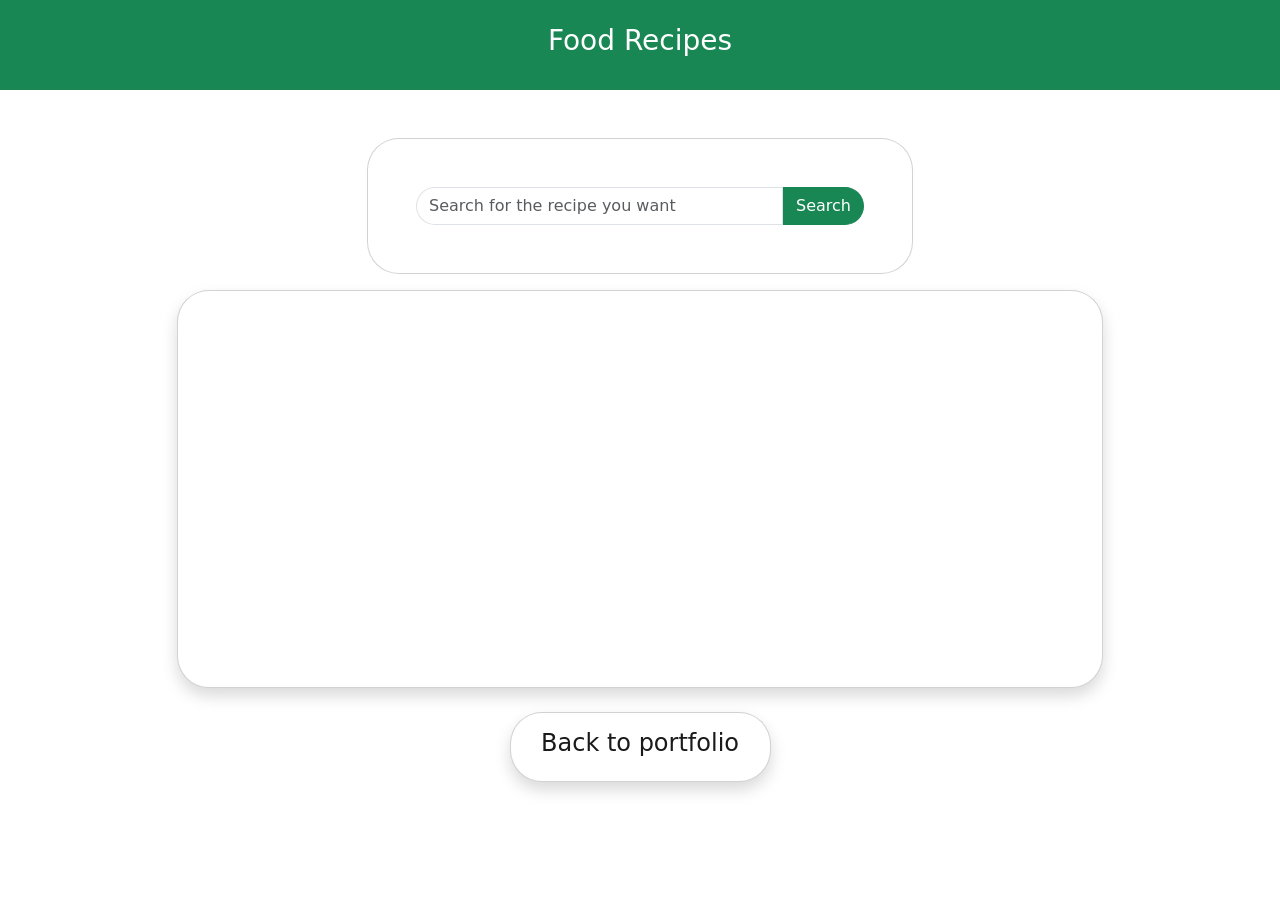
==== Midterms/index.html @ 5a23d84c "added a midterms folder with index.html(W.I.P.)" ====
<!doctype html>
<html lang="en">
  <head>
    <meta charset="utf-8" />
    <meta name="viewport" content="width=device-width, initial-scale=1" />
    <title>API</title>
    <link
      href="https://cdn.jsdelivr.net/npm/bootstrap@5.3.8/dist/css/bootstrap.min.css"
      rel="stylesheet"
      integrity="sha384-sRIl4kxILFvY47J16cr9ZwB07vP4J8+LH7qKQnuqkuIAvNWLzeN8tE5YBujZqJLB"
      crossorigin="anonymous"
    />
  </head>

  <body>
    <div class="container-fluid p-4 bg-success">
      <div class="row">
        <div class="col">
          <div class="h3 text-center text-white">Food Recipes</div>
        </div>
      </div>
    </div>

    <div class="container mt-5">
      <div class="row justify-content-center">
        <div class="col-6">
          <div class="card rounded-5 p-5">
            <div class="d-flex flex-row">
              <input
                type="text"
                class="form-control rounded-start-pill"
                placeholder="Search for the recipe you want"
                id="searchInput"
              />
              <div
                class="btn btn-success rounded-end-pill"
                onclick="getRecipe()"
              >
                Search
              </div>
            </div>
          </div>
        </div>
      </div>
    </div>

    <div class="container mt-3">
      <div class="row justify-content-center">
        <div class="col-10">
          <div class="card shadow rounded-5 p-5 text-center">
            <div
              id="imageContainer"
              class="mx-auto rounded-5"
              style="width: 300px; height: 300px"
            >
              <img src="" style="width: 100%" id="image" />
            </div>
          </div>
        </div>
      </div>
    </div>

    <div class="container my-4">
      <div class="row justify-content-center">
        <div class="col-3 text-center">
          <div class="card rounded-5 p-3 shadow">
            <a
              class="h4 text-center"
              style="color: rgb(25, 26, 25); text-decoration: none"
              href="https://ennerdajme.github.io/"
              >Back to portfolio</a
            >
          </div>
        </div>
      </div>
    </div>

    <script
      src="https://cdn.jsdelivr.net/npm/bootstrap@5.3.8/dist/js/bootstrap.bundle.min.js"
      integrity="sha384-FKyoEForCGlyvwx9Hj09JcYn3nv7wiPVlz7YYwJrWVcXK/BmnVDxM+D2scQbITxI"
      crossorigin="anonymous"
    ></script>
    <script></script>
  </body>
</html>
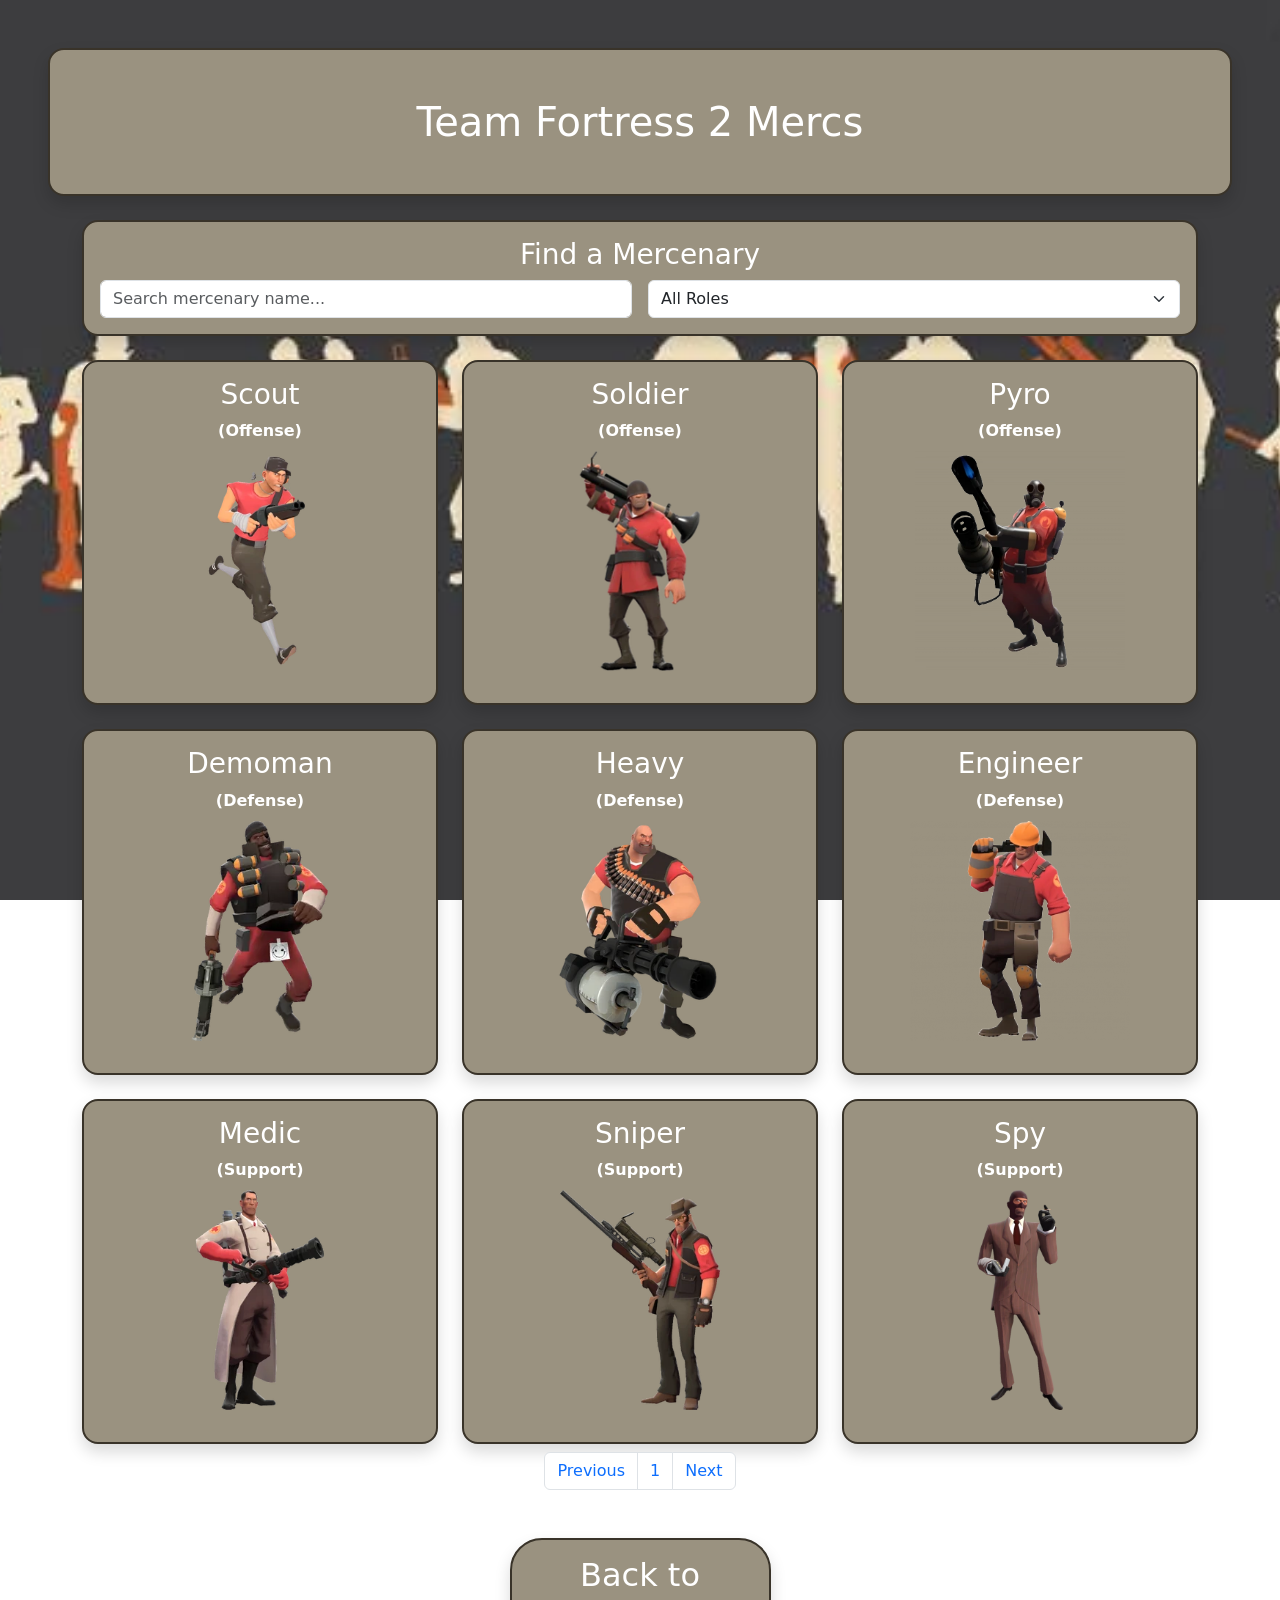
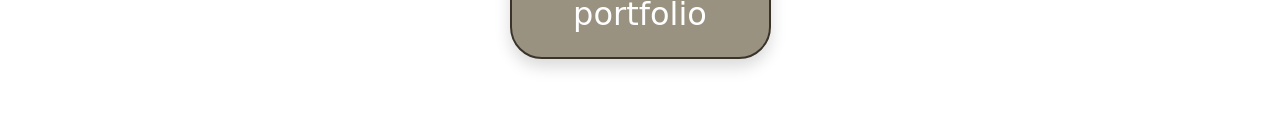
==== commit a1c355dd: "changed the design to be tf2 and added a search bar(WIP) and pagination(also WIP)" ====
--- a/Midterms/index.html
+++ b/Midterms/index.html
@@ -1,72 +1,106 @@
 <!doctype html>
-<html lang="en">
+<html lang="en" data-bs-theme="light">
   <head>
+    <title>Team Fortress 2 Mercs</title>
     <meta charset="utf-8" />
     <meta name="viewport" content="width=device-width, initial-scale=1" />
-    <title>API</title>
+
     <link
       href="https://cdn.jsdelivr.net/npm/bootstrap@5.3.8/dist/css/bootstrap.min.css"
       rel="stylesheet"
-      integrity="sha384-sRIl4kxILFvY47J16cr9ZwB07vP4J8+LH7qKQnuqkuIAvNWLzeN8tE5YBujZqJLB"
-      crossorigin="anonymous"
     />
+
+    <style>
+      body {
+        min-height: 100vh;
+        background-image: url("images/silhouettes.jpg");
+        background-size: cover;
+        background-position: center;
+        background-attachment: fixed;
+        background-repeat: no-repeat;
+      }
+
+      .tf2-card {
+        background-color: rgb(154, 146, 128);
+        color: #201d18;
+        border: 2px solid #393329;
+      }
+
+      .merc-image {
+        width: 100%;
+        height: 220px;
+        object-fit: contain;
+        object-position: center;
+      }
+
+      .merc-card {
+        height: 100%;
+      }
+
+      .merc-description {
+        overflow-wrap: anywhere;
+      }
+
+      .card {
+        background-color: rgb(154, 146, 128);
+        color: #201d18;
+        border: 2px solid #393329;
+        object-position: center;
+      }
+    </style>
   </head>
 
   <body>
-    <div class="container-fluid p-4 bg-success">
-      <div class="row">
-        <div class="col">
-          <div class="h3 text-center text-white">Food Recipes</div>
+    <div class="container-fluid p-4 p-md-5">
+      <div class="card tf2-card rounded-4 p-4 p-md-5 shadow mb-4 text-white">
+        <div class="h1 text-center mb-0">Team Fortress 2 Mercs</div>
+      </div>
+
+    <div class="container">
+      <div class="card search-box p-3 my-4 rounded-4 shadow text-white">
+      <div class="h3 text-center">Find a Mercenary</div>
+
+      <div class="row g-3">
+
+        <div class="col-md-6">
+          <input
+            type="text"
+            id="search"
+            class="form-control"
+            placeholder="Search mercenary name..."
+          >
         </div>
+
+        <div class="col-md-6">
+          <select id="roleFilter" class="form-select">
+            <option value="all">All Roles</option>
+            <option value="offensive">Offensive</option>
+            <option value="defensive">Defensive</option>
+            <option value="support">Support</option>
+          </select>
+        </div>
+
       </div>
     </div>
-
-    <div class="container mt-5">
-      <div class="row justify-content-center">
-        <div class="col-6">
-          <div class="card rounded-5 p-5">
-            <div class="d-flex flex-row">
-              <input
-                type="text"
-                class="form-control rounded-start-pill"
-                placeholder="Search for the recipe you want"
-                id="searchInput"
-              />
-              <div
-                class="btn btn-success rounded-end-pill"
-                onclick="getRecipe()"
-              >
-                Search
-              </div>
-            </div>
-          </div>
-        </div>
-      </div>
+      <div class="row g-4" id="parent"></div>
     </div>
-
-    <div class="container mt-3">
-      <div class="row justify-content-center">
-        <div class="col-10">
-          <div class="card shadow rounded-5 p-5 text-center">
-            <div
-              id="imageContainer"
-              class="mx-auto rounded-5"
-              style="width: 300px; height: 300px"
-            >
-              <img src="" style="width: 100%" id="image" />
-            </div>
-          </div>
-        </div>
-      </div>
-    </div>
+    <div class="container p-2 align-items-center justify-content-center d-flex">
+    <nav aria-label="Page navigation example">
+      <ul class="pagination">
+        <li class="page-item"><a class="page-link" onclick="prev()">Previous</a></li>
+        <li class="page-item"><a class="page-link" id="currentpage">1</a></li>
+        <li class="page-item"><a class="page-link" onclick="next()">Next</a></li>
+      </ul>
+    </nav>
+  </div>
 
     <div class="container my-4">
       <div class="row justify-content-center">
         <div class="col-3 text-center">
           <div class="card rounded-5 p-3 shadow">
             <a
-              class="h4 text-center"
-              style="color: rgb(25, 26, 25); text-decoration: none"
+              class="h2 text-center"
+              style="color: white; text-decoration: none"
               href="https://ennerdajme.github.io/"
               >Back to portfolio</a
             >
@@ -74,12 +108,86 @@
         </div>
       </div>
     </div>
+    <script>
+      const people = [
+        {
+          tf2class: "Scout",
+          classtype: "(Offense)",
+          image: "Scout_Full_Body.webp",          
+        },
+        {
+          tf2class: "Soldier",
+          classtype: "(Offense)",
+          image: "250px-Soldier.webp",          
+        },
+        {
+          tf2class: "Pyro",
+          classtype: "(Offense)",
+          image: "300px-Pyro.webp",          
+        },
+        {
+          tf2class: "Demoman",
+          classtype: "(Defense)",
+          image: "Demoman.webp",          
+        },
+        {
+          tf2class: "Heavy",
+          classtype: "(Defense)",
+          image: "H.W.G.webp",          
+        },
+        {
+          tf2class: "Engineer",
+          classtype: "(Defense)",
+          image: "300px-Engineer.webp",          
+        },
+        {
+          tf2class: "Medic",
+          classtype: "(Support)",
+          image: "Medic.webp",
+        },
+        {
+          tf2class: "Sniper",
+          classtype: "(Support)",
+          image: "Sniper.webp",
+        },
+        {
+          tf2class: "Spy",
+          classtype: "(Support)",
+          image: "Spy.webp",          
+        },
+      ];
+
+      const elParent = document.getElementById("parent");
+
+      for (let i = 0; i < people.length; i++) {
+        elParent.innerHTML += `
+          <div class="col-12 col-md-6 col-lg-4">
+            <div class="card tf2-card merc-card p-3 shadow rounded-4 text-center text-white">
+
+              <h2 class="h3">
+                ${people[i].tf2class}
+              </h2>
+
+              <p class="fw-bold mb-2">
+                ${people[i].classtype}
+              </p>
+
+              <img
+                src="images/${people[i].image}"
+                alt="${people[i].tf2class}"
+                class="merc-image mb-3"
+                loading="lazy"
+              />
+
+            </div>
+          </div>
+        `;
+      }
+    </script>
 
     <script
       src="https://cdn.jsdelivr.net/npm/bootstrap@5.3.8/dist/js/bootstrap.bundle.min.js"
-      integrity="sha384-FKyoEForCGlyvwx9Hj09JcYn3nv7wiPVlz7YYwJrWVcXK/BmnVDxM+D2scQbITxI"
       crossorigin="anonymous"
     ></script>
-    <script></script>
   </body>
-</html>
+</html>
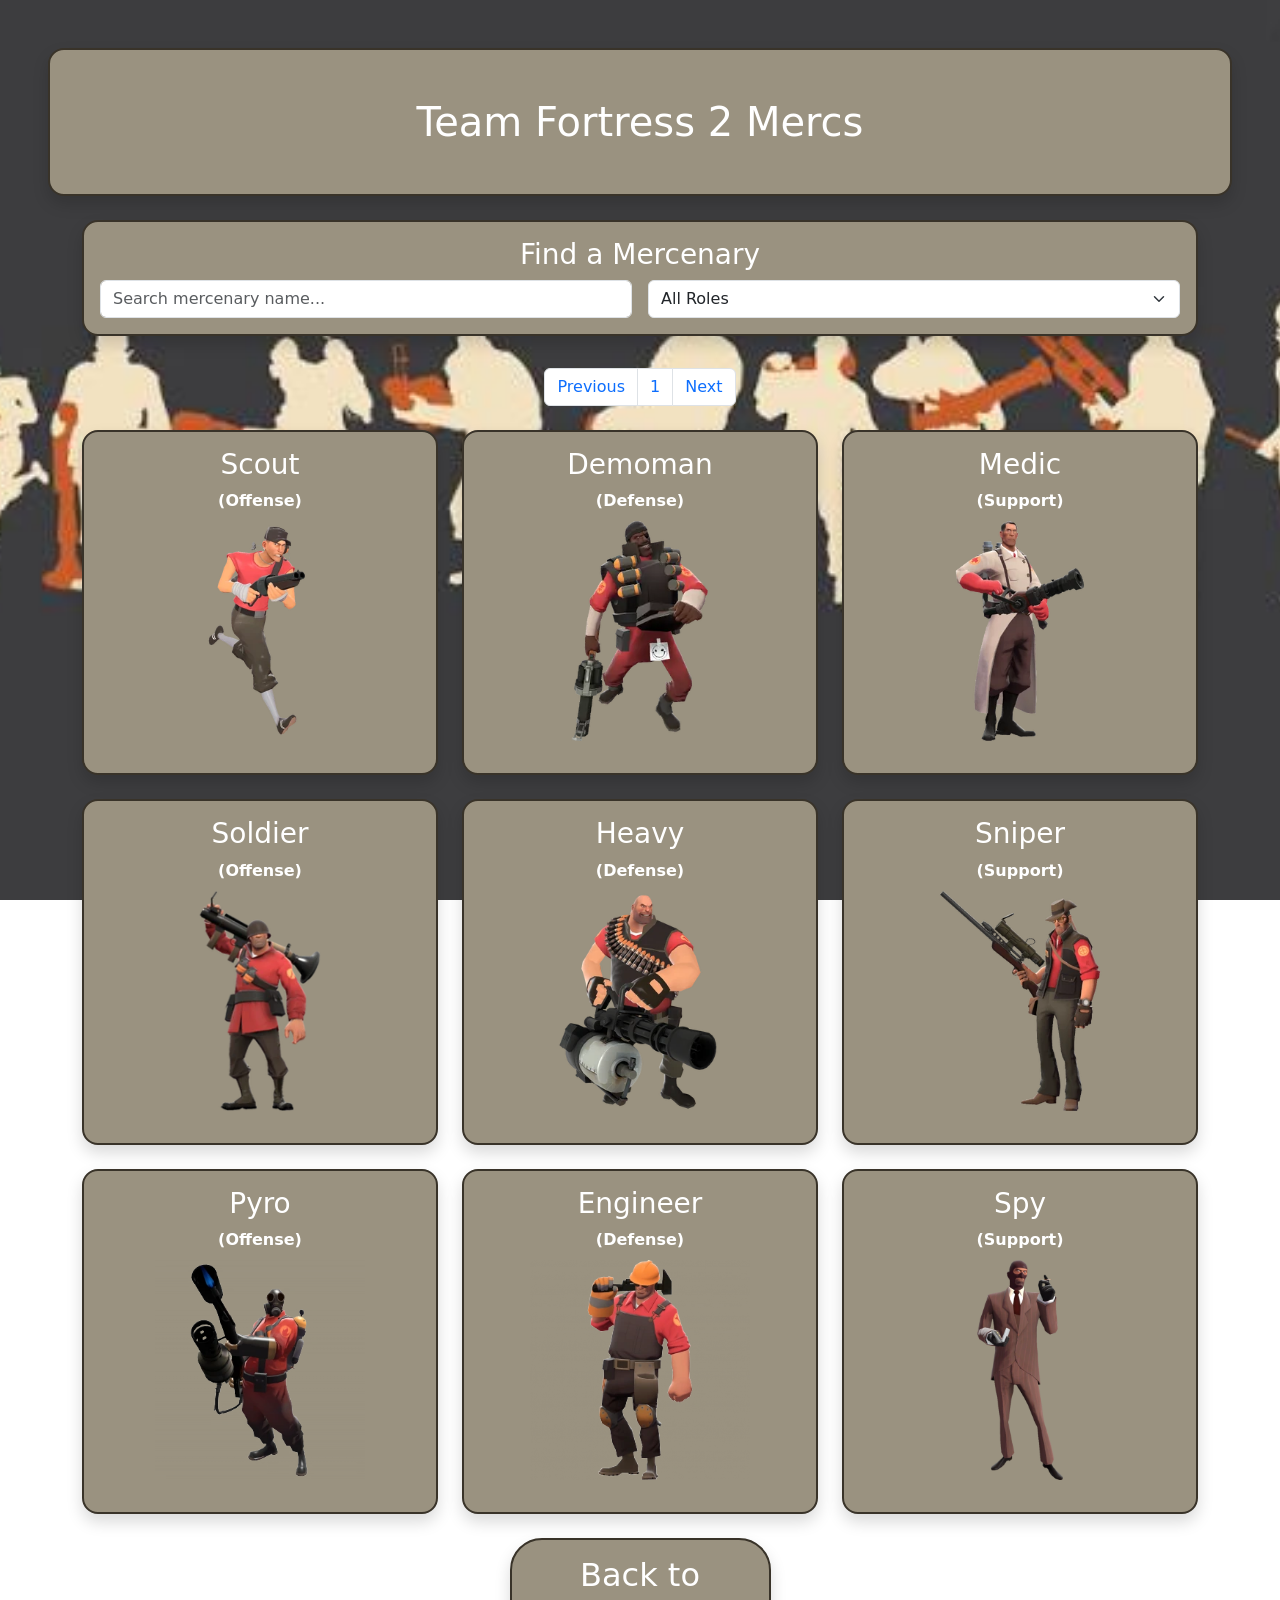
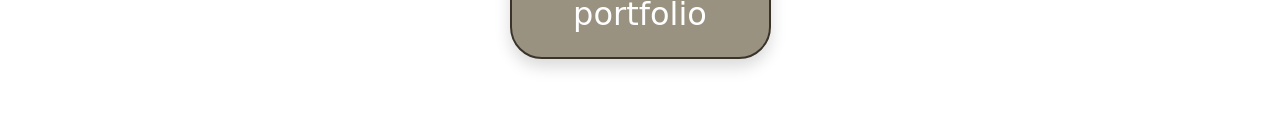
==== commit f2cda4bf: "added a style.css (still have not fixed the pagination and search bar)" ====
--- a/Midterms/index.html
+++ b/Midterms/index.html
@@ -9,45 +9,7 @@
       href="https://cdn.jsdelivr.net/npm/bootstrap@5.3.8/dist/css/bootstrap.min.css"
       rel="stylesheet"
     />
-
-    <style>
-      body {
-        min-height: 100vh;
-        background-image: url("images/silhouettes.jpg");
-        background-size: cover;
-        background-position: center;
-        background-attachment: fixed;
-        background-repeat: no-repeat;
-      }
-
-      .tf2-card {
-        background-color: rgb(154, 146, 128);
-        color: #201d18;
-        border: 2px solid #393329;
-      }
-
-      .merc-image {
-        width: 100%;
-        height: 220px;
-        object-fit: contain;
-        object-position: center;
-      }
-
-      .merc-card {
-        height: 100%;
-      }
-
-      .merc-description {
-        overflow-wrap: anywhere;
-      }
-
-      .card {
-        background-color: rgb(154, 146, 128);
-        color: #201d18;
-        border: 2px solid #393329;
-        object-position: center;
-      }
-    </style>
+    <link rel="stylesheet" href="style.css" />
   </head>
 
   <body>
@@ -79,20 +41,32 @@
             <option value="support">Support</option>
           </select>
         </div>
-
       </div>
     </div>
+    </div>
+    <div class="container p-2 align-items-center justify-content-center d-flex">
+    <nav>
+          <ul class="pagination justify-content-center">
+            <li class="page-item">
+              <button class="page-link" onclick="prev()">
+                Previous
+              </button>
+            </li>
+            <li class="page-item">
+              <span class="page-link" id="currentpage">1</span>
+            </li>
+            <li class="page-item">
+              <button class="page-link" onclick="next()">
+                Next
+              </button>
+            </li>
+          </ul>
+        </nav>
+  </div>
+
+    <div class="container">
       <div class="row g-4" id="parent"></div>
     </div>
-    <div class="container p-2 align-items-center justify-content-center d-flex">
-    <nav aria-label="Page navigation example">
-      <ul class="pagination">
-        <li class="page-item"><a class="page-link" onclick="prev()">Previous</a></li>
-        <li class="page-item"><a class="page-link" id="currentpage">1</a></li>
-        <li class="page-item"><a class="page-link" onclick="next()">Next</a></li>
-      </ul>
-    </nav>
-  </div>
 
     <div class="container my-4">
       <div class="row justify-content-center">
@@ -108,12 +82,23 @@
         </div>
       </div>
     </div>
+
     <script>
-      const people = [
+      const mercs = [
         {
           tf2class: "Scout",
           classtype: "(Offense)",
           image: "Scout_Full_Body.webp",          
+        },
+        {
+          tf2class: "Demoman",
+          classtype: "(Defense)",
+          image: "Demoman.webp",          
+        },
+        {
+          tf2class: "Medic",
+          classtype: "(Support)",
+          image: "Medic.webp",
         },
         {
           tf2class: "Soldier",
@@ -121,34 +106,24 @@
           image: "250px-Soldier.webp",          
         },
         {
+          tf2class: "Heavy",
+          classtype: "(Defense)",
+          image: "H.W.G.webp",          
+        },
+        {
+          tf2class: "Sniper",
+          classtype: "(Support)",
+          image: "Sniper.webp",
+        },
+        {
           tf2class: "Pyro",
           classtype: "(Offense)",
           image: "300px-Pyro.webp",          
         },
         {
-          tf2class: "Demoman",
-          classtype: "(Defense)",
-          image: "Demoman.webp",          
-        },
-        {
-          tf2class: "Heavy",
-          classtype: "(Defense)",
-          image: "H.W.G.webp",          
-        },
-        {
           tf2class: "Engineer",
           classtype: "(Defense)",
           image: "300px-Engineer.webp",          
-        },
-        {
-          tf2class: "Medic",
-          classtype: "(Support)",
-          image: "Medic.webp",
-        },
-        {
-          tf2class: "Sniper",
-          classtype: "(Support)",
-          image: "Sniper.webp",
         },
         {
           tf2class: "Spy",
@@ -157,24 +132,29 @@
         },
       ];
 
+     function capitalizeFirstLetter(str) {
+      if (!str) return str;
+      return str.charAt(0).toUpperCase() + str.slice(1);
+    }
+
       const elParent = document.getElementById("parent");
 
-      for (let i = 0; i < people.length; i++) {
+      for (let i = 0; i < mercs.length; i++) {
         elParent.innerHTML += `
           <div class="col-12 col-md-6 col-lg-4">
             <div class="card tf2-card merc-card p-3 shadow rounded-4 text-center text-white">
 
               <h2 class="h3">
-                ${people[i].tf2class}
+                ${mercs[i].tf2class}
               </h2>
 
               <p class="fw-bold mb-2">
-                ${people[i].classtype}
+                ${mercs[i].classtype}
               </p>
 
               <img
-                src="images/${people[i].image}"
-                alt="${people[i].tf2class}"
+                src="images/${mercs[i].image}"
+                alt="${mercs[i].tf2class}"
                 class="merc-image mb-3"
                 loading="lazy"
               />
--- a/Midterms/style.css
+++ b/Midterms/style.css
@@ -0,0 +1,36 @@
+body {
+        min-height: 100vh;
+        background-image: url("images/silhouettes.jpg");
+        background-size: cover;
+        background-position: center;
+        background-attachment: fixed;
+        background-repeat: no-repeat;
+      }
+
+      .tf2-card {
+        background-color: rgb(154, 146, 128);
+        color: #201d18;
+        border: 2px solid #393329;
+      }
+
+      .merc-image {
+        width: 100%;
+        height: 220px;
+        object-fit: contain;
+        object-position: center;
+      }
+
+      .merc-card {
+        height: 100%;
+      }
+
+      .merc-description {
+        overflow-wrap: anywhere;
+      }
+
+      .card {
+        background-color: rgb(154, 146, 128);
+        color: #201d18;
+        border: 2px solid #393329;
+        object-position: center;
+      }
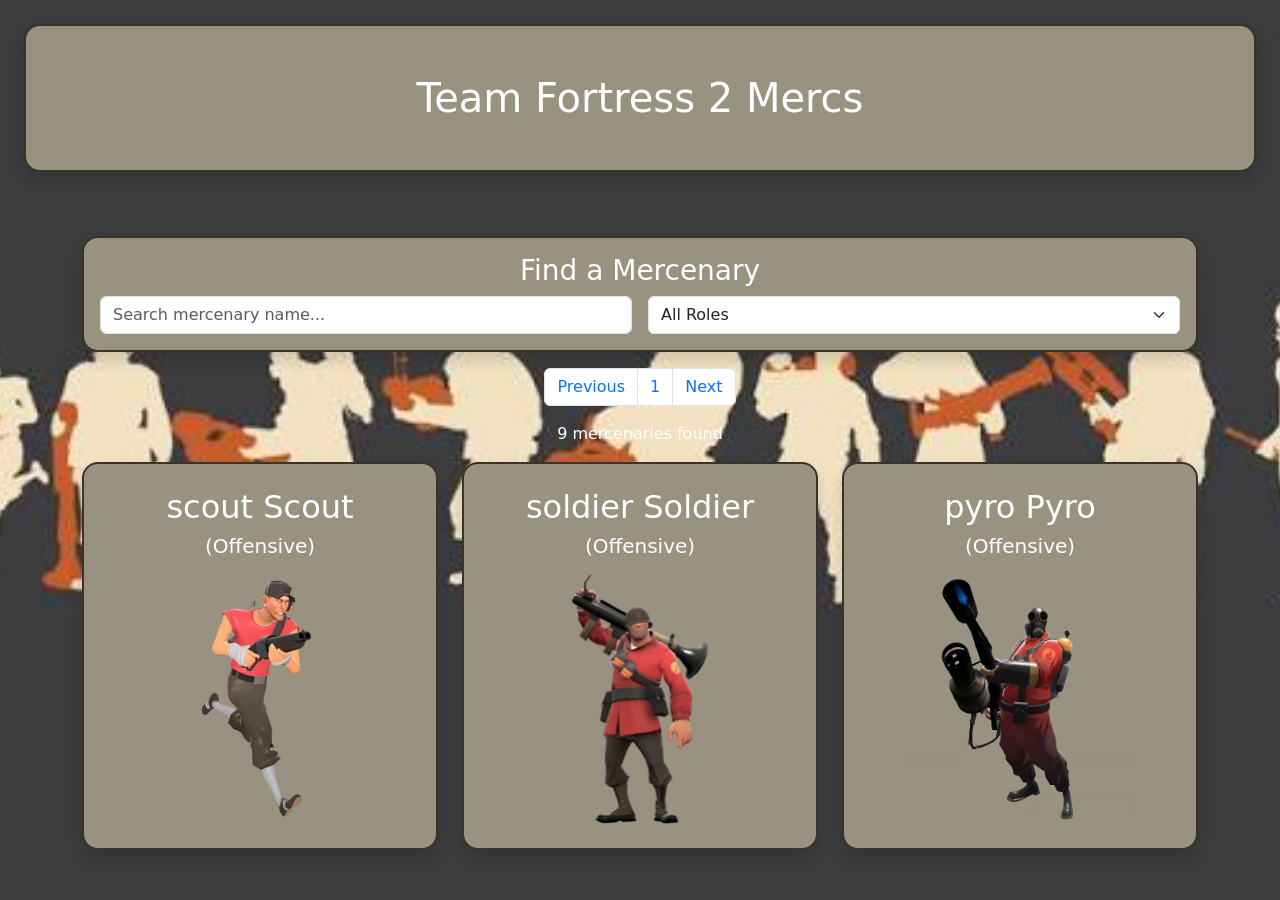
==== commit ee9824ef: "fixed (might change it) the pagination and search bar" ====
--- a/Midterms/index.html
+++ b/Midterms/index.html
@@ -1,173 +1,271 @@
 <!doctype html>
-<html lang="en" data-bs-theme="light">
+<html lang="en">
   <head>
-    <title>Team Fortress 2 Mercs</title>
     <meta charset="utf-8" />
     <meta name="viewport" content="width=device-width, initial-scale=1" />
+    <title>TF2 Mercenary Database</title>
 
     <link
       href="https://cdn.jsdelivr.net/npm/bootstrap@5.3.8/dist/css/bootstrap.min.css"
       rel="stylesheet"
     />
-    <link rel="stylesheet" href="style.css" />
+    <link href="style.css" rel="stylesheet" />
   </head>
 
   <body>
-    <div class="container-fluid p-4 p-md-5">
+    <div class="container-fluid p-4">
       <div class="card tf2-card rounded-4 p-4 p-md-5 shadow mb-4 text-white">
-        <div class="h1 text-center mb-0">Team Fortress 2 Mercs</div>
-      </div>
+        <h1 class="text-center mb-0">Team Fortress 2 Mercs</h1>
+      </div>
+    </div>
 
     <div class="container">
-      <div class="card search-box p-3 my-4 rounded-4 shadow text-white">
-      <div class="h3 text-center">Find a Mercenary</div>
-
-      <div class="row g-3">
-
-        <div class="col-md-6">
-          <input
-            type="text"
-            id="search"
-            class="form-control"
-            placeholder="Search mercenary name..."
+      <div class="card search-box p-3 my-3 md-5 rounded-4 shadow text-white">
+        <h3 class="text-center">Find a Mercenary</h3>
+        <div class="row g-3">
+          <div class="col-md-6">
+            <input
+              type="text"
+              id="search"
+              class="form-control"
+              placeholder="Search mercenary name..."
+            />
+          </div>
+
+          <div class="col-md-6">
+            <select id="roleFilter" class="form-select">
+              <option value="all">All Roles</option>
+              <option value="offensive">Offensive</option>
+              <option value="defensive">Defensive</option>
+              <option value="support">Support</option>
+            </select>
+          </div>
+        </div>
+      </div>
+
+      <nav>
+        <ul class="pagination justify-content-center">
+          <li class="page-item">
+            <button class="page-link" onclick="prev()">Previous</button>
+          </li>
+          <li class="page-item">
+            <span class="page-link" id="currentpage">1</span>
+          </li>
+          <li class="page-item">
+            <button class="page-link" onclick="next()">Next</button>
+          </li>
+        </ul>
+      </nav>
+
+      <div class="text-center text-white mb-3" id="status">
+        Loading mercenary information...
+      </div>
+    </div>
+
+    <div class="container">
+      <div class="row" id="parent"></div>
+    </div>
+
+    <script>
+      const mercenaries = [
+        {
+          id: "scout",
+          name: "Scout",
+          role: "offensive",
+          image: "Scout_Full_Body.webp",
+          description:
+            "The fastest mercenary on the battlefield. Scout uses his speed and double jump to outmaneuver opponents.",
+        },
+        {
+          id: "soldier",
+          name: "Soldier",
+          role: "offensive",
+          image: "250px-Soldier.webp",
+          description:
+            "A powerful combatant who uses his rocket launcher to deal explosive damage and control the battlefield.",
+        },
+        {
+          id: "pyro",
+          name: "Pyro",
+          role: "offensive",
+          image: "300px-Pyro.webp",
+          description:
+            "A mysterious mercenary who uses a flamethrower to burn enemies and protect teammates.",
+        },
+        {
+          id: "demoman",
+          name: "Demoman",
+          role: "defensive",
+          image: "Demoman.webp",
+          description:
+            "An explosives expert who uses grenades and sticky bombs to defend important areas.",
+        },
+        {
+          id: "heavy",
+          name: "Heavy",
+          role: "defensive",
+          image: "H.W.G.webp",
+          description:
+            "A heavily armed mercenary who uses his minigun and high health to withstand enemy attacks.",
+        },
+        {
+          id: "engineer",
+          name: "Engineer",
+          role: "defensive",
+          image: "300px-Engineer.webp",
+          description:
+            "A talented builder who constructs sentry guns, dispensers, and teleporters to support his team.",
+        },
+        {
+          id: "medic",
+          name: "Medic",
+          role: "support",
+          image: "Medic.webp",
+          description:
+            "A doctor who heals teammates and uses his ÜberCharge to give allies temporary invulnerability.",
+        },
+        {
+          id: "sniper",
+          name: "Sniper",
+          role: "support",
+          image: "Sniper.webp",
+          description:
+            "A long-range marksman who eliminates enemies using precise shots from his sniper rifle.",
+        },
+        {
+          id: "spy",
+          name: "Spy",
+          role: "support",
+          image: "Spy.webp",
+          description:
+            "A stealth specialist who disguises himself, becomes invisible, and eliminates enemies through backstabbing.",
+        },
+      ];
+
+      const elParent = document.getElementById("parent");
+      const elCurrentPage = document.getElementById("currentpage");
+      const elStatus = document.getElementById("status");
+
+      const elSearch = document.getElementById("search");
+      const elRoleFilter = document.getElementById("roleFilter");
+
+      let page = 1;
+      const perPage = 3;
+      let filteredMercs = [...mercenaries];
+
+      const API_URL =
+        "https://raw.githubusercontent.com/tsuza/tf2-item-schema/master/files/json.txt";
+      let apiClasses = [];
+      async function getMercenaries() {
+        try {
+          const response = await fetch(API_URL);
+          if (!response.ok) {
+            throw new Error("Unable to retrieve TF2 schema.");
+          }
+          const data = await response.json();
+          const items = data.result?.items || data.items || [];
+
+          apiClasses = [
+            ...new Set(
+              items
+                .flatMap((item) => item.used_by_classes || [])
+                .map((name) => name.toLowerCase()),
+            ),
+          ];
+        } catch (error) {
+          console.error("Error fetching TF2 schema:", error);
+        } finally {
+          displayMercenaries();
+        }
+      }
+
+      function capitalizeFirstLetter(str) {
+        return str.charAt(0).toUpperCase() + str.slice(1);
+      }
+
+      function applyFilters() {
+        const searchValue = elSearch.value.toLowerCase();
+        const roleValue = elRoleFilter.value;
+        filteredMercs = mercenaries.filter((merc) => {
+          const matchesName = merc.name.toLowerCase().includes(searchValue);
+          const matchesRole = roleValue === "all" || merc.role === roleValue;
+          return matchesName && matchesRole;
+        });
+        page = 1;
+        displayMercenaries();
+      }
+
+      function displayMercenaries() {
+        elParent.innerHTML = "";
+        const finalPage = Math.max(
+          1,
+          Math.ceil(filteredMercs.length / perPage),
+        );
+        const start = (page - 1) * perPage;
+        const currentMercs = filteredMercs.slice(start, start + perPage);
+        elCurrentPage.innerHTML = page;
+        elStatus.innerHTML = filteredMercs.length + " mercenaries found";
+        if (currentMercs.length === 0) {
+          elParent.innerHTML = `
+      <div class="col-12">
+        <div class="alert alert-warning text-center">
+          No mercenaries found.
+        </div>
+      </div>
+    `;
+          return;
+        }
+
+        currentMercs.forEach((merc) => {
+          const role = capitalizeFirstLetter(merc.role);
+          elParent.innerHTML += `
+      <div class="col-12 col-md-4">
+        <div class="card merc-card rounded-4 shadow p-4 text-center text-white">
+          <h2 class="mb-2">
+              ${merc.id}
+              ${merc.name}
+            </a>
+          </h2>
+          <h5 class="mb-3">
+            (${role})
+          </h5>
+          <img
+            src="images/${merc.image}"
+            alt="${merc.name}"
+            class="merc-image"
           >
         </div>
-
-        <div class="col-md-6">
-          <select id="roleFilter" class="form-select">
-            <option value="all">All Roles</option>
-            <option value="offensive">Offensive</option>
-            <option value="defensive">Defensive</option>
-            <option value="support">Support</option>
-          </select>
-        </div>
-      </div>
-    </div>
-    </div>
-    <div class="container p-2 align-items-center justify-content-center d-flex">
-    <nav>
-          <ul class="pagination justify-content-center">
-            <li class="page-item">
-              <button class="page-link" onclick="prev()">
-                Previous
-              </button>
-            </li>
-            <li class="page-item">
-              <span class="page-link" id="currentpage">1</span>
-            </li>
-            <li class="page-item">
-              <button class="page-link" onclick="next()">
-                Next
-              </button>
-            </li>
-          </ul>
-        </nav>
-  </div>
-
-    <div class="container">
-      <div class="row g-4" id="parent"></div>
-    </div>
-
-    <div class="container my-4">
-      <div class="row justify-content-center">
-        <div class="col-3 text-center">
-          <div class="card rounded-5 p-3 shadow">
-            <a
-              class="h2 text-center"
-              style="color: white; text-decoration: none"
-              href="https://ennerdajme.github.io/"
-              >Back to portfolio</a
-            >
-          </div>
-        </div>
-      </div>
-    </div>
-
-    <script>
-      const mercs = [
-        {
-          tf2class: "Scout",
-          classtype: "(Offense)",
-          image: "Scout_Full_Body.webp",          
-        },
-        {
-          tf2class: "Demoman",
-          classtype: "(Defense)",
-          image: "Demoman.webp",          
-        },
-        {
-          tf2class: "Medic",
-          classtype: "(Support)",
-          image: "Medic.webp",
-        },
-        {
-          tf2class: "Soldier",
-          classtype: "(Offense)",
-          image: "250px-Soldier.webp",          
-        },
-        {
-          tf2class: "Heavy",
-          classtype: "(Defense)",
-          image: "H.W.G.webp",          
-        },
-        {
-          tf2class: "Sniper",
-          classtype: "(Support)",
-          image: "Sniper.webp",
-        },
-        {
-          tf2class: "Pyro",
-          classtype: "(Offense)",
-          image: "300px-Pyro.webp",          
-        },
-        {
-          tf2class: "Engineer",
-          classtype: "(Defense)",
-          image: "300px-Engineer.webp",          
-        },
-        {
-          tf2class: "Spy",
-          classtype: "(Support)",
-          image: "Spy.webp",          
-        },
-      ];
-
-     function capitalizeFirstLetter(str) {
-      if (!str) return str;
-      return str.charAt(0).toUpperCase() + str.slice(1);
-    }
-
-      const elParent = document.getElementById("parent");
-
-      for (let i = 0; i < mercs.length; i++) {
-        elParent.innerHTML += `
-          <div class="col-12 col-md-6 col-lg-4">
-            <div class="card tf2-card merc-card p-3 shadow rounded-4 text-center text-white">
-
-              <h2 class="h3">
-                ${mercs[i].tf2class}
-              </h2>
-
-              <p class="fw-bold mb-2">
-                ${mercs[i].classtype}
-              </p>
-
-              <img
-                src="images/${mercs[i].image}"
-                alt="${mercs[i].tf2class}"
-                class="merc-image mb-3"
-                loading="lazy"
-              />
-
-            </div>
-          </div>
-        `;
-      }
+      </div>
+    `;
+        });
+      }
+      function prev() {
+        const finalPage = Math.max(
+          1,
+          Math.ceil(filteredMercs.length / perPage),
+        );
+        page--;
+        if (page < 1) {
+          page = finalPage;
+        }
+        displayMercenaries();
+      }
+
+      function next() {
+        const finalPage = Math.max(
+          1,
+          Math.ceil(filteredMercs.length / perPage),
+        );
+        page++;
+        if (page > finalPage) {
+          page = 1;
+        }
+        displayMercenaries();
+      }
+
+      elSearch.addEventListener("input", applyFilters);
+      elRoleFilter.addEventListener("change", applyFilters);
+      getMercenaries();
     </script>
-
-    <script
-      src="https://cdn.jsdelivr.net/npm/bootstrap@5.3.8/dist/js/bootstrap.bundle.min.js"
-      crossorigin="anonymous"
-    ></script>
   </body>
-</html>+</html>
--- a/Midterms/style.css
+++ b/Midterms/style.css
@@ -1,36 +1,31 @@
-body {
-        min-height: 100vh;
-        background-image: url("images/silhouettes.jpg");
-        background-size: cover;
-        background-position: center;
-        background-attachment: fixed;
-        background-repeat: no-repeat;
-      }
+      body {
+      background-image: url("images/silhouettes.jpg");
+      background-size: cover;
+      background-position: center;
+      background-attachment: fixed;
+    }
 
-      .tf2-card {
+    .merc-card {
+      background-color: rgb(154, 146, 128);
+      color: #201d18;
+      border: 2px solid #393329;
+      height: 100%;
+    }
+
+    .merc-image {
+      width: 100%;
+      height: 250px;
+      object-fit: contain;
+      object-position: center;
+    }
+
+    .search-box {
+      background-color: rgb(154, 146, 128);
+      border: 2px solid #393329;
+    }
+
+    .tf2-card {
         background-color: rgb(154, 146, 128);
         color: #201d18;
         border: 2px solid #393329;
-      }
-
-      .merc-image {
-        width: 100%;
-        height: 220px;
-        object-fit: contain;
-        object-position: center;
-      }
-
-      .merc-card {
-        height: 100%;
-      }
-
-      .merc-description {
-        overflow-wrap: anywhere;
-      }
-
-      .card {
-        background-color: rgb(154, 146, 128);
-        color: #201d18;
-        border: 2px solid #393329;
-        object-position: center;
-      }+    }
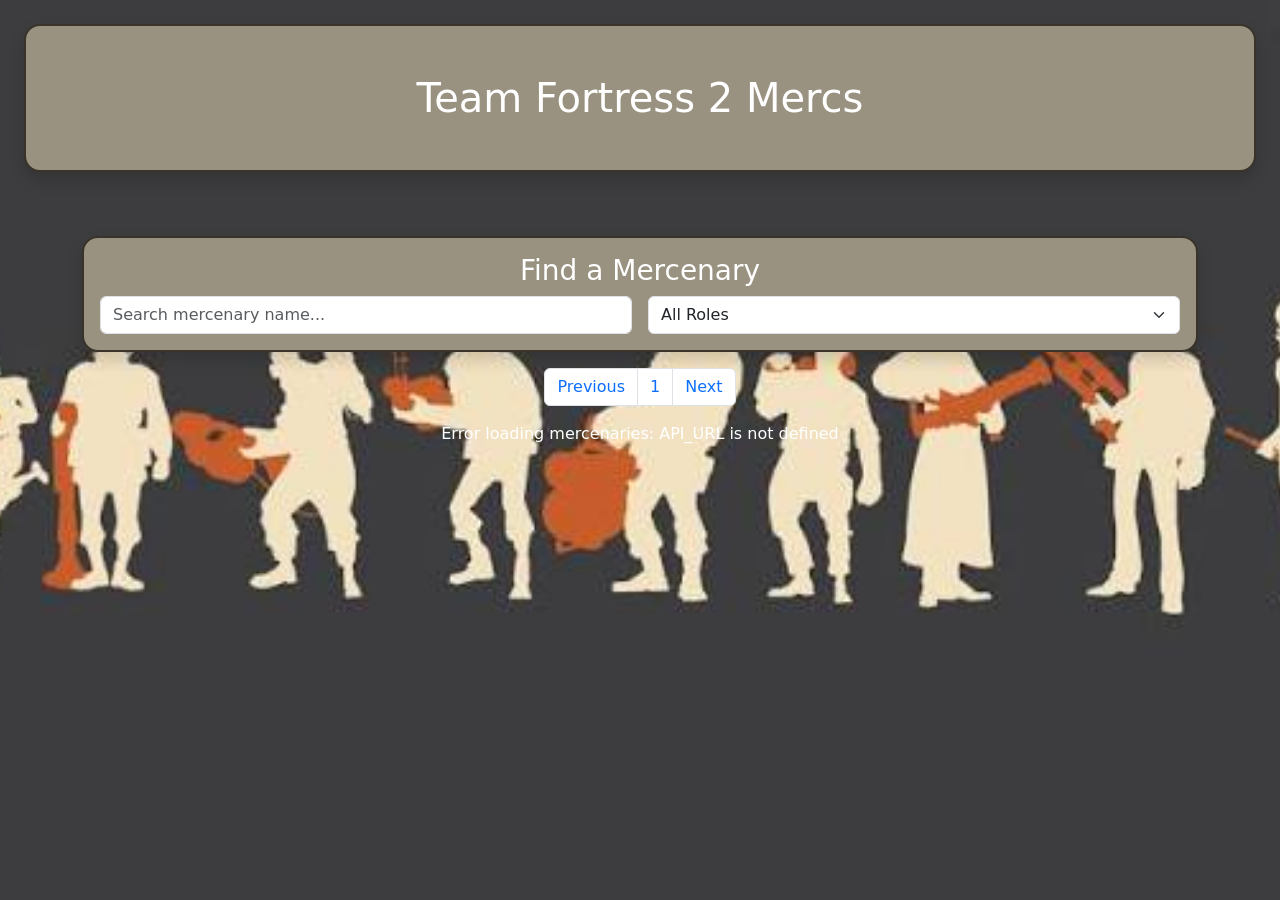
==== commit 5df6abfe: "removed the const mercenaries and trying to connect the API to the website" ====
--- a/Midterms/index.html
+++ b/Midterms/index.html
@@ -67,81 +67,7 @@
     </div>
 
     <script>
-      const mercenaries = [
-        {
-          id: "scout",
-          name: "Scout",
-          role: "offensive",
-          image: "Scout_Full_Body.webp",
-          description:
-            "The fastest mercenary on the battlefield. Scout uses his speed and double jump to outmaneuver opponents.",
-        },
-        {
-          id: "soldier",
-          name: "Soldier",
-          role: "offensive",
-          image: "250px-Soldier.webp",
-          description:
-            "A powerful combatant who uses his rocket launcher to deal explosive damage and control the battlefield.",
-        },
-        {
-          id: "pyro",
-          name: "Pyro",
-          role: "offensive",
-          image: "300px-Pyro.webp",
-          description:
-            "A mysterious mercenary who uses a flamethrower to burn enemies and protect teammates.",
-        },
-        {
-          id: "demoman",
-          name: "Demoman",
-          role: "defensive",
-          image: "Demoman.webp",
-          description:
-            "An explosives expert who uses grenades and sticky bombs to defend important areas.",
-        },
-        {
-          id: "heavy",
-          name: "Heavy",
-          role: "defensive",
-          image: "H.W.G.webp",
-          description:
-            "A heavily armed mercenary who uses his minigun and high health to withstand enemy attacks.",
-        },
-        {
-          id: "engineer",
-          name: "Engineer",
-          role: "defensive",
-          image: "300px-Engineer.webp",
-          description:
-            "A talented builder who constructs sentry guns, dispensers, and teleporters to support his team.",
-        },
-        {
-          id: "medic",
-          name: "Medic",
-          role: "support",
-          image: "Medic.webp",
-          description:
-            "A doctor who heals teammates and uses his ÜberCharge to give allies temporary invulnerability.",
-        },
-        {
-          id: "sniper",
-          name: "Sniper",
-          role: "support",
-          image: "Sniper.webp",
-          description:
-            "A long-range marksman who eliminates enemies using precise shots from his sniper rifle.",
-        },
-        {
-          id: "spy",
-          name: "Spy",
-          role: "support",
-          image: "Spy.webp",
-          description:
-            "A stealth specialist who disguises himself, becomes invisible, and eliminates enemies through backstabbing.",
-        },
-      ];
-
+      const Mercenaries = [];
       const elParent = document.getElementById("parent");
       const elCurrentPage = document.getElementById("currentpage");
       const elStatus = document.getElementById("status");
@@ -151,31 +77,42 @@
 
       let page = 1;
       const perPage = 3;
-      let filteredMercs = [...mercenaries];
-
-      const API_URL =
-        "https://raw.githubusercontent.com/tsuza/tf2-item-schema/master/files/json.txt";
-      let apiClasses = [];
+
+      let mercenaries = [];
+
       async function getMercenaries() {
         try {
+          elStatus.innerHTML = "Loading mercenaries...";
           const response = await fetch(API_URL);
           if (!response.ok) {
-            throw new Error("Unable to retrieve TF2 schema.");
+            throw new Error("API connection failed.");
           }
+
           const data = await response.json();
-          const items = data.result?.items || data.items || [];
-
-          apiClasses = [
-            ...new Set(
-              items
-                .flatMap((item) => item.used_by_classes || [])
-                .map((name) => name.toLowerCase()),
-            ),
+          const items = data.result.items;
+          const classes = [
+            ...new Set(items.flatMap((item) => item.used_by_classes || [])),
           ];
+
+          mercenaries = classes
+            .map((className) => {
+              const id = className.toLowerCase();
+              const details = classDetails[id];
+              if (!details) return null;
+
+              return {
+                id: id,
+                name: capitalizeFirstLetter(id),
+                role: details.role,
+                image: details.image,
+                description: details.description,
+              };
+            })
+            .filter((merc) => merc !== null);
+
+          applyFilters();
         } catch (error) {
-          console.error("Error fetching TF2 schema:", error);
-        } finally {
-          displayMercenaries();
+          elStatus.innerHTML = "Error loading mercenaries: " + error.message;
         }
       }
 
@@ -207,36 +144,36 @@
         elStatus.innerHTML = filteredMercs.length + " mercenaries found";
         if (currentMercs.length === 0) {
           elParent.innerHTML = `
-      <div class="col-12">
-        <div class="alert alert-warning text-center">
-          No mercenaries found.
-        </div>
-      </div>
-    `;
+            <div class="col-12">
+              <div class="alert alert-warning text-center">
+                No mercenaries found.
+              </div>
+            </div>
+          `;
           return;
         }
 
         currentMercs.forEach((merc) => {
           const role = capitalizeFirstLetter(merc.role);
           elParent.innerHTML += `
-      <div class="col-12 col-md-4">
-        <div class="card merc-card rounded-4 shadow p-4 text-center text-white">
-          <h2 class="mb-2">
-              ${merc.id}
-              ${merc.name}
-            </a>
-          </h2>
-          <h5 class="mb-3">
-            (${role})
-          </h5>
-          <img
-            src="images/${merc.image}"
-            alt="${merc.name}"
-            class="merc-image"
-          >
-        </div>
-      </div>
-    `;
+            <div class="col-12 col-md-4">
+              <div class="card merc-card rounded-4 shadow p-4 text-center text-white">
+                <h2 class="mb-2">
+                    ${merc.id}
+                    ${merc.name}
+                  </a>
+                </h2>
+                <h5 class="mb-3">
+                  (${role})
+                </h5>
+                <img
+                  src="images/${merc.image}"
+                  alt="${merc.name}"
+                  class="merc-image"
+                >
+              </div>
+            </div>
+          `;
         });
       }
       function prev() {
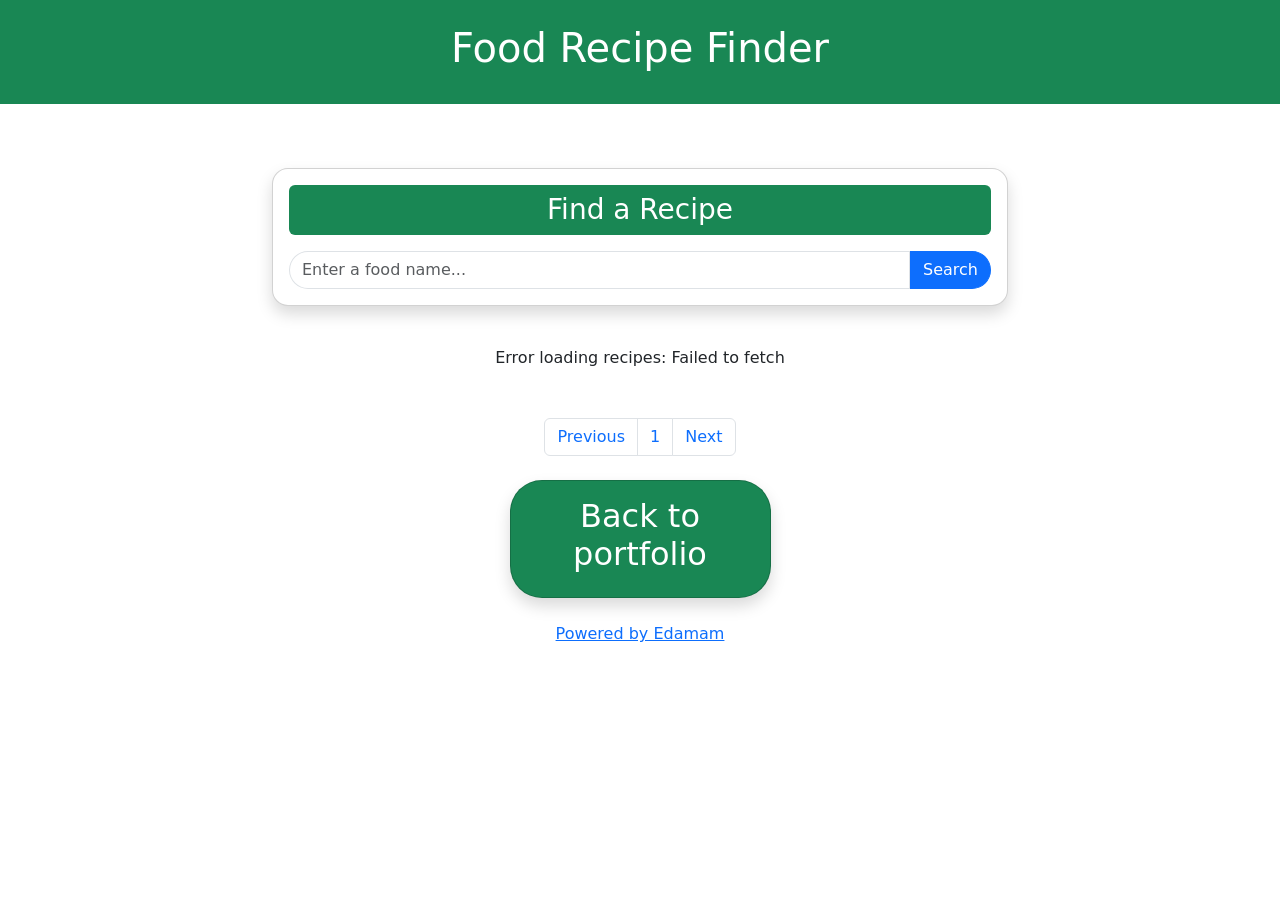
==== commit e9312d05: "changed the entire project because I was having trouble with the API and removed the style.css becau" ====
--- a/Midterms/index.html
+++ b/Midterms/index.html
@@ -3,206 +3,362 @@
   <head>
     <meta charset="utf-8" />
     <meta name="viewport" content="width=device-width, initial-scale=1" />
-    <title>TF2 Mercenary Database</title>
+    <title>Food Recipe Finder</title>
 
     <link
       href="https://cdn.jsdelivr.net/npm/bootstrap@5.3.8/dist/css/bootstrap.min.css"
       rel="stylesheet"
+      integrity="sha384-sRIl4kxILFvY47J16cr9ZwB07vP4J8+LH7qKQnuqkuIAvNWLzeN8tE5YBujZqJLB"
+      crossorigin="anonymous"
     />
-    <link href="style.css" rel="stylesheet" />
   </head>
-
   <body>
-    <div class="container-fluid p-4">
-      <div class="card tf2-card rounded-4 p-4 p-md-5 shadow mb-4 text-white">
-        <h1 class="text-center mb-0">Team Fortress 2 Mercs</h1>
-      </div>
-    </div>
-
-    <div class="container">
-      <div class="card search-box p-3 my-3 md-5 rounded-4 shadow text-white">
-        <h3 class="text-center">Find a Mercenary</h3>
-        <div class="row g-3">
-          <div class="col-md-6">
-            <input
-              type="text"
-              id="search"
-              class="form-control"
-              placeholder="Search mercenary name..."
-            />
-          </div>
-
-          <div class="col-md-6">
-            <select id="roleFilter" class="form-select">
-              <option value="all">All Roles</option>
-              <option value="offensive">Offensive</option>
-              <option value="defensive">Defensive</option>
-              <option value="support">Support</option>
-            </select>
+    <div class="container-fluid p-4 bg-success">
+      <div class="row">
+        <div class="col">
+          <div class="h1 text-center text-white">Food Recipe Finder</div>
+        </div>
+      </div>
+    </div>
+
+    <div class="container mt-5">
+      <div class="row">
+        <div class="col-12 col-md-8 align-self-center mx-auto">
+          <div class="card search-box p-3 my-3 rounded-4 shadow text-white">
+            <h3
+              class="text-center mb-3 rounded p-2"
+              style="background-color: #198754"
+            >
+              Find a Recipe
+            </h3>
+
+            <form id="searchForm" class="d-flex flex-row">
+              <input
+                type="text"
+                class="form-control rounded-start-pill"
+                placeholder="Enter a food name..."
+                id="searchInput"
+              />
+
+              <button
+                type="submit"
+                class="btn btn-primary rounded-end-pill"
+                id="searchButton"
+              >
+                Search
+              </button>
+            </form>
           </div>
         </div>
       </div>
-
-      <nav>
-        <ul class="pagination justify-content-center">
-          <li class="page-item">
-            <button class="page-link" onclick="prev()">Previous</button>
-          </li>
-          <li class="page-item">
-            <span class="page-link" id="currentpage">1</span>
-          </li>
-          <li class="page-item">
-            <button class="page-link" onclick="next()">Next</button>
-          </li>
-        </ul>
-      </nav>
-
-      <div class="text-center text-white mb-3" id="status">
-        Loading mercenary information...
-      </div>
     </div>
 
     <div class="container">
-      <div class="row" id="parent"></div>
-    </div>
+      <div
+        class="text-center my-4"
+        id="status"
+        role="status"
+        aria-live="polite"
+      >
+        Search for a recipe to get started!
+      </div>
+    </div>
+
+    <div class="container mb-5">
+      <div class="row g-4" id="parent"></div>
+    </div>
+
+    <nav aria-label="Recipe pagination">
+      <ul class="pagination justify-content-center">
+        <li class="page-item">
+          <button class="page-link" id="prevButton" type="button" disabled>
+            Previous
+          </button>
+        </li>
+
+        <li class="page-item">
+          <span class="page-link" id="currentpage">1</span>
+        </li>
+
+        <li class="page-item">
+          <button class="page-link" id="nextButton" type="button" disabled>
+            Next
+          </button>
+        </li>
+      </ul>
+    </nav>
+
+    <div class="container my-4">
+      <div class="row justify-content-center">
+        <div class="col-3 text-center">
+          <div class="card rounded-5 p-3 shadow bg-success">
+            <a
+              class="h2 text-center"
+              style="color: white; text-decoration: none"
+              href="https://ennerdajme.github.io/"
+              >Back to portfolio</a
+            >
+          </div>
+        </div>
+      </div>
+    </div>
+
+    <div class="text-center my-4">
+      <a
+        href="https://www.edamam.com/"
+        target="_blank"
+        rel="noopener noreferrer"
+      >
+        Powered by Edamam
+      </a>
+    </div>
+
+    <script
+      src="https://cdn.jsdelivr.net/npm/bootstrap@5.3.8/dist/js/bootstrap.bundle.min.js"
+      integrity="sha384-FKyoEForCGlyvwx9Hj09JcYn3nv7wiPVlz7YYwJrWVcXK/BmnVDxM+D2scQbITxI"
+      crossorigin="anonymous"
+    ></script>
 
     <script>
-      const Mercenaries = [];
+      const APP_ID = "416eae41";
+      const APP_KEY = "3eaf81c8747c8c4003f8c844d99d1eea";
+
+      const API_URL = "https://api.edamam.com/api/recipes/v2";
+
+      const elSearch = document.getElementById("searchInput");
+      const elForm = document.getElementById("searchForm");
       const elParent = document.getElementById("parent");
+      const elStatus = document.getElementById("status");
       const elCurrentPage = document.getElementById("currentpage");
-      const elStatus = document.getElementById("status");
-
-      const elSearch = document.getElementById("search");
-      const elRoleFilter = document.getElementById("roleFilter");
+
+      const elPrevButton = document.getElementById("prevButton");
+      const elNextButton = document.getElementById("nextButton");
+      const elSearchButton = document.getElementById("searchButton");
 
       let page = 1;
-      const perPage = 3;
-
-      let mercenaries = [];
-
-      async function getMercenaries() {
-        try {
-          elStatus.innerHTML = "Loading mercenaries...";
-          const response = await fetch(API_URL);
-          if (!response.ok) {
-            throw new Error("API connection failed.");
-          }
-
-          const data = await response.json();
-          const items = data.result.items;
-          const classes = [
-            ...new Set(items.flatMap((item) => item.used_by_classes || [])),
-          ];
-
-          mercenaries = classes
-            .map((className) => {
-              const id = className.toLowerCase();
-              const details = classDetails[id];
-              if (!details) return null;
-
-              return {
-                id: id,
-                name: capitalizeFirstLetter(id),
-                role: details.role,
-                image: details.image,
-                description: details.description,
-              };
-            })
-            .filter((merc) => merc !== null);
-
-          applyFilters();
-        } catch (error) {
-          elStatus.innerHTML = "Error loading mercenaries: " + error.message;
-        }
-      }
-
-      function capitalizeFirstLetter(str) {
-        return str.charAt(0).toUpperCase() + str.slice(1);
-      }
-
-      function applyFilters() {
-        const searchValue = elSearch.value.toLowerCase();
-        const roleValue = elRoleFilter.value;
-        filteredMercs = mercenaries.filter((merc) => {
-          const matchesName = merc.name.toLowerCase().includes(searchValue);
-          const matchesRole = roleValue === "all" || merc.role === roleValue;
-          return matchesName && matchesRole;
-        });
-        page = 1;
-        displayMercenaries();
-      }
-
-      function displayMercenaries() {
-        elParent.innerHTML = "";
-        const finalPage = Math.max(
-          1,
-          Math.ceil(filteredMercs.length / perPage),
-        );
-        const start = (page - 1) * perPage;
-        const currentMercs = filteredMercs.slice(start, start + perPage);
-        elCurrentPage.innerHTML = page;
-        elStatus.innerHTML = filteredMercs.length + " mercenaries found";
-        if (currentMercs.length === 0) {
-          elParent.innerHTML = `
-            <div class="col-12">
-              <div class="alert alert-warning text-center">
-                No mercenaries found.
-              </div>
-            </div>
-          `;
+      let nextUrl = null;
+      let pageHistory = [];
+      let currentPageUrl = null;
+
+      async function getFood() {
+        const query = elSearch.value.trim();
+        if (!query) {
+          elStatus.textContent = "Please enter a food name.";
+          elParent.innerHTML = "";
           return;
         }
-
-        currentMercs.forEach((merc) => {
-          const role = capitalizeFirstLetter(merc.role);
-          elParent.innerHTML += `
-            <div class="col-12 col-md-4">
-              <div class="card merc-card rounded-4 shadow p-4 text-center text-white">
-                <h2 class="mb-2">
-                    ${merc.id}
-                    ${merc.name}
-                  </a>
-                </h2>
-                <h5 class="mb-3">
-                  (${role})
-                </h5>
-                <img
-                  src="images/${merc.image}"
-                  alt="${merc.name}"
-                  class="merc-image"
-                >
-              </div>
-            </div>
-          `;
+        if (APP_ID === "YOUR_APP_ID" || APP_KEY === "YOUR_APP_KEY") {
+          elStatus.textContent =
+            "Please enter your Edamam API credentials first.";
+          return;
+        }
+
+        page = 1;
+        pageHistory = [];
+        nextUrl = null;
+        currentPageUrl = null;
+
+        const params = new URLSearchParams({
+          type: "public",
+          q: query,
+          app_id: APP_ID,
+          app_key: APP_KEY,
+          from: "0",
+          to: "20",
         });
-      }
-      function prev() {
-        const finalPage = Math.max(
-          1,
-          Math.ceil(filteredMercs.length / perPage),
+
+        const url = `${API_URL}?${params.toString()}`;
+        await fetchRecipes(url);
+      }
+
+      async function loadDefaultRecipes() {
+        page = 1;
+        pageHistory = [];
+        nextUrl = null;
+        currentPageUrl = null;
+
+        const params = new URLSearchParams({
+          type: "public",
+          q: "food",
+          app_id: APP_ID,
+          app_key: APP_KEY,
+          from: "0",
+          to: "20",
+        });
+
+        const url = `${API_URL}?${params.toString()}`;
+        await fetchRecipes(url);
+      }
+
+      async function fetchRecipes(url) {
+        try {
+          elStatus.textContent = "Loading recipes...";
+          elParent.innerHTML = "";
+
+          elSearchButton.disabled = true;
+          elPrevButton.disabled = true;
+          elNextButton.disabled = true;
+
+          const response = await fetch(url);
+
+          if (!response.ok) {
+            const errorDetails = await response.text();
+            throw new Error(
+              `API request failed: ${response.status} - ${errorDetails}`,
+            );
+          }
+
+          const data = await response.json();
+
+          currentPageUrl = url;
+
+          const recipes = data.hits || [];
+
+          nextUrl = data._links?.next?.href || null;
+
+          if (recipes.length === 0) {
+            elStatus.textContent = "No recipes found.";
+            updatePagination();
+            return;
+          }
+
+          displayRecipes(recipes);
+
+          elStatus.textContent = `${data.count} recipes found for "${elSearch.value}"`;
+
+          updatePagination();
+        } catch (error) {
+          console.error(error);
+
+          nextUrl = null;
+
+          elStatus.textContent = "Error loading recipes: " + error.message;
+
+          updatePagination();
+        } finally {
+          elSearchButton.disabled = false;
+        }
+      }
+
+      let currentRecipes = [];
+
+      function displayRecipes(recipes) {
+        elParent.innerHTML = "";
+
+        currentRecipes = recipes.map((item) => item.recipe);
+        currentRecipes.forEach((recipe, index) => {
+          const image = recipe.image || "";
+          const card = `
+      <div class="col-12 col-md-4">
+  <div class="card recipe-card rounded-4 shadow overflow-hidden h-100">
+    <a href="view.html" class="recipe-link" data-index="${index}">
+      <div class="recipe-image-container">
+        <img
+          src="${escapeHTML(image)}"
+          class="img-fluid w-100 h-100"
+          alt="${escapeHTML(recipe.label)}"
+          loading="lazy"
+        >
+      </div>
+    </a>
+  </div>
+</div>
+    `;
+
+          elParent.innerHTML += card;
+        });
+      }
+
+      function escapeHTML(value) {
+        return String(value ?? "").replace(
+          /[&<>"']/g,
+          (character) =>
+            ({
+              "&": "&amp;",
+              "<": "&lt;",
+              ">": "&gt;",
+              '"': "&quot;",
+              "'": "&#039;",
+            })[character],
         );
+      }
+
+      function updatePagination() {
+        elCurrentPage.textContent = page;
+
+        elPrevButton.disabled = page === 1;
+        elNextButton.disabled = !nextUrl;
+      }
+
+      async function prev() {
+        if (pageHistory.length === 0) return;
+
+        const previousUrl = pageHistory.pop();
+
         page--;
-        if (page < 1) {
-          page = finalPage;
+
+        await fetchRecipes(previousUrl);
+      }
+
+      async function next() {
+        if (!nextUrl || !currentPageUrl) return;
+
+        pageHistory.push(currentPageUrl);
+
+        const requestedUrl = nextUrl;
+
+        page++;
+
+        await fetchRecipes(requestedUrl);
+      }
+
+      elForm.addEventListener("submit", (event) => {
+        event.preventDefault();
+        getFood();
+      });
+
+      elPrevButton.addEventListener("click", prev);
+      elNextButton.addEventListener("click", next);
+
+      window.addEventListener("DOMContentLoaded", async () => {
+        const savedPage = sessionStorage.getItem("recipePageState");
+
+        if (savedPage) {
+          const savedState = JSON.parse(savedPage);
+          page = savedState.page;
+          pageHistory = savedState.pageHistory;
+          elSearch.value = savedState.searchQuery;
+          await fetchRecipes(savedState.currentPageUrl);
+        } else {
+          loadDefaultRecipes();
         }
-        displayMercenaries();
-      }
-
-      function next() {
-        const finalPage = Math.max(
-          1,
-          Math.ceil(filteredMercs.length / perPage),
+      });
+
+      elParent.addEventListener("click", (event) => {
+        const link = event.target.closest(".recipe-link");
+        if (!link) return;
+        event.preventDefault();
+        const index = Number(link.dataset.index);
+        const selectedRecipe = currentRecipes[index];
+
+        if (!selectedRecipe) return;
+        sessionStorage.setItem(
+          "selectedRecipe",
+          JSON.stringify(selectedRecipe),
         );
-        page++;
-        if (page > finalPage) {
-          page = 1;
-        }
-        displayMercenaries();
-      }
-
-      elSearch.addEventListener("input", applyFilters);
-      elRoleFilter.addEventListener("change", applyFilters);
-      getMercenaries();
+
+        sessionStorage.setItem(
+          "recipePageState",
+          JSON.stringify({
+            page: page,
+            pageHistory: pageHistory,
+            currentPageUrl: currentPageUrl,
+            searchQuery: elSearch.value,
+          }),
+        );
+
+        window.location.href = "view.html";
+      });
     </script>
   </body>
 </html>
